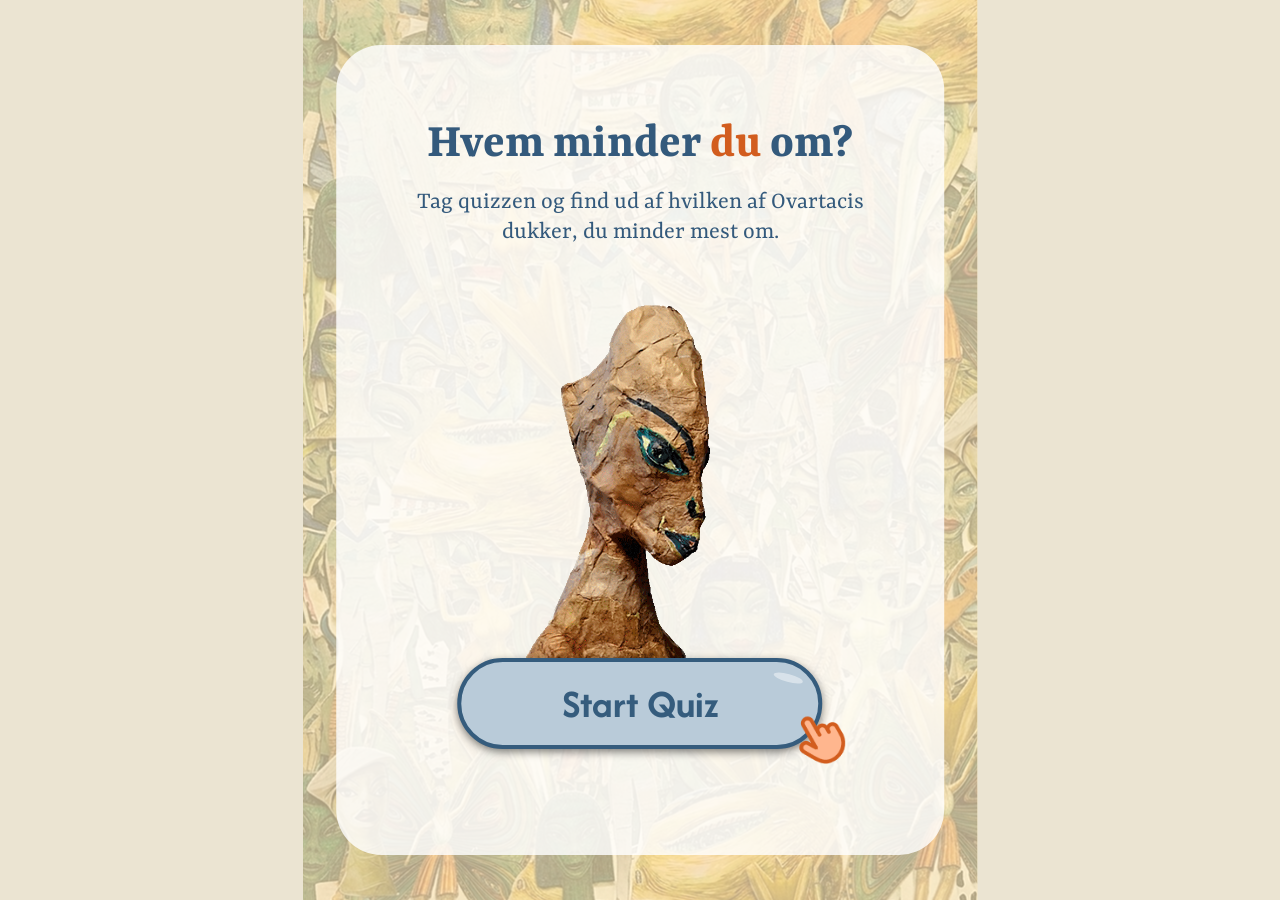
==== index.html @ fabd14e2 "Tilføjet engelsk startside, Ekstra i README + Telefon-input - Tilføjet accessibility med dansk og en" ====
<!doctype html>
<html lang="da">
  <head>
    <meta charset="UTF-8">
    <meta name="viewport" content="width=device-width, initial-scale=1.0">
    <title>Museum Ovartaci - Quiz</title>

    <link rel="preconnect" href="https://fonts.googleapis.com">
    <link rel="preconnect" href="https://fonts.gstatic.com" crossorigin>
    <link
      href="https://fonts.googleapis.com/css2?family=Gotu&family=Jua&family=Yrsa:ital,wght@0,300..700;1,300..700&display=swap"
      rel="stylesheet">

    <link rel="preconnect" href="https://fonts.googleapis.com">
    <link rel="preconnect" href="https://fonts.gstatic.com" crossorigin>
    <link
      href="https://fonts.googleapis.com/css2?family=Afacad:ital,wght@0,400..700;1,400..700&display=swap"
      rel="stylesheet">

    <link rel="stylesheet" href="css/style.css">
  </head>

  <body>
    <div class="container-ipad">
      <div class="hvid-boks">
        <div id="start-skaerm" class="skaerm-sektion aktiv">
          <h1>Hvem minder <span class="du">du</span> om?</h1>
          <div class="undertekst">
            <p>
              Tag quizzen og find ud af hvilken af Ovartacis dukker, du minder
              mest om.
            </p>
          </div>
          <img src="img/forside.gif" alt="forside gif" class="forside-gif">
          <button class="start-knap" id="start-quiz-btn">Start Quiz</button>
          <img src="img/haand.png" alt="haand" class="haand">
          <a href="engelsk.html">
          <img src="img/uk.svg" alt="United Kingdom flag" class="uk-flag-btn">
          </a>
        </div>

        <!--quiz skærm-->
        <div id="quiz-skaerm" class="skaerm-sektion">
          <div class="progress-container">
            <div id="progress-bar" class="progress-bar"></div>
          </div>

          <h2 id="spg-tekst">Spørgsmål</h2>

          <div id="svar-knap-container"></div>

          <!-- Tilbage-knap -->
          <a href="index.html" class="tilbage-knap">
            <span class="tilbage-pil"></span>
            <img src="img/tilbage.png" alt="tilbage" class="tilbage-forside">
            Tilbage til forsiden
          </a>
        </div>

        <!--loading skærm-->
        <div id="vente-side" class="skaerm-sektion">
          <div class="du-er"><p>Du er...</p></div>
          <img src="img/vente.gif" alt="vente gif" class="vente-gif">
        </div>

        <!--resultat skærm-->
        <div id="resultat-skaerm" class="skaerm-sektion">
          <p class="du-er-tekst">Du er...</p>
          <h2 id="dukke-navn">Dukkens navn</h2>

          <img
            class="dukke-baggrund"
            src="#"
            alt="baggrund på dukke bevæger sig"
            id="dukke-vinger">

          <div class="dukke">
            <img
              class="dukke-billede"
              src="#"
              alt="billede af dukke"
              id="dukke-billede">
          </div>

          <div class="hvorfor-box" id="hvorfor-knap">
            <span class="hvorfor-tekst">Hvorfor?</span>
            <img class="pil-videre" src="img/pil-videre.png" alt="pil videre">
          </div>

          <!--popup-kort med info om dukker-->
          <div id="popup-kort" class="popup-container skjult">
            <div class="popup-indhold">
              <span class="luk-popup" id="luk-popup-knap">&times;</span>

              <h2 id="popup-dukke-navn">Dukkens navn</h2>
              <p id="dukke-beskrivelse">Beskrivelse af dukke</p>

              <button id="tagBilledeKnap" class="tag-billede-knap">
                <img
                  src="img/kamera-ikon.svg"
                  alt="kamera"
                  class="kamera-ikon">
                Tag billede
              </button>
            </div>
          </div>

          <a href="index.html" class="tilbage-knap">
            <span class="tilbage-pil"></span>
            <img src="img/tilbage.png" alt="tilbage" class="tilbage-forside">
            Tilbage til forsiden
          </a>
        </div>
        <!-- Kamera-ramme -->
        <div id="kamera-skaerm" class="skaerm-sektion" style="display: none">
          <div class="kamera-ramme">
            <video id="kamera" autoplay playsinline></video>

            <canvas id="canvas"></canvas>

            <button id="kameraKnap" type="button" class="kamera-knap">
              <img src="img/kamera.png" alt="Tag billede">
            </button>
          </div>

          <!-- Resultat-visning — UDENFOR kamera-ramme! -->
          <div class="resultat-visning" id="resultatVisning">
            <div class="polaroid-wrapper">
              <img
                id="tagetBillede"
                class="taget-billede"
                alt="Dit billede"
                src="img/placeholder.png">

              <div class="polaroid-bund">
                <img
                  src="img/logo.png"
                  class="polaroid-logo"
                  alt="Museum Ovartaci logo">
          
              </div>
            </div>
            <div class="deling-sektion">
              <input
                type="tel"
                id="telefonInput"
                class="telefon-input"
                placeholder="Indtast telefonnummer...">
                
              <button id="delingKnap" type="button" class="deling-knap">
                <img src="img/del.png" alt="Del" class="deling-ikon">
              </button>
            </div>
          </div>

          <!-- Tilbage-knap -->
          <a href="index.html" class="tilbage-knap">
            <span class="tilbage-pil">&#8249;</span>
            Tilbage til forsiden
          </a>
        </div>
      </div>
    </div>
    <script src="js/script.js"></script>
  </body>
</html>
---- css/style.css ----
body {
  margin: 0;
  padding: 0;
  background-color: #ebe4d2; /* Beige baggrund udenfor iPad */
  overflow: hidden;
}

/* ================================================
    CONTAINER OG GENERELLE STYLING + TILPASNING TIL IPAD SKÆRM
   ================================================ */

/* Låser formatet til en iPad på højkant*/
.container-ipad {
  height: 100vh;
  max-height: 1024px; /* Må aldrig blive højere end en iPad */
  aspect-ratio: 3 / 4;
  margin: 0 auto; /* Centrerer kassen på computerskærmen */

  /* Baggrundsbillede */
  background-image: url("../img/baggrund.png");
  background-size: cover;
  background-position: center;

  padding: 40px;
  box-sizing: border-box;

  display: flex;
  flex-direction: column;
  align-items: center;
  justify-content: flex-start;
  position: relative;
  overflow: hidden;
}

/* Boksen med indholdet */
.hvid-boks {
  width: 90%;
  height: 90%;
  background-color: rgba(255, 255, 255, 0.81);
  border-radius: 45px;
  position: absolute;
  z-index: 1;
  top: 50%;
  left: 50%;
  transform: translate(-50%, -50%);
  box-sizing: border-box;
  overflow: hidden;
}

/* Container til de tre forskellige skærm-sektioner */
.skaerm-sektion {
  width: 100%;
  height: 100%;
  display: none;
  flex-direction: column;
  align-items: center;
  justify-content: flex-start;
  z-index: 5;
}

.skaerm-sektion.aktiv {
  display: flex;
}

/* ================================================
   FORSIDE
   ================================================ */

h1 {
  font-family: yrsa, sans-serif;
  font-size: 50px;
  color: #345a7c;
  z-index: 2;
  margin-top: 70px;
  text-align: center;
}

.du {
  color: #d25d1e; /* Den orange Ovartaci-farve */
}

.undertekst {
  font-family: yrsa, sans-serif;
  font-size: 25px;
  color: #345a7c;
  z-index: 2;
  margin-top: -47px;
  text-align: center;
  padding: 0 60px;
}

/* Forside styling */
.forside-gif {
  width: 80%;
  max-width: 700px;
  height: auto;
  z-index: 3;
}

.start-knap {
  position: relative;
  z-index: 4;
  top: -20px;
  padding: 15px 100px;
  font-size: 40px;
  font-family: Afacad, sans-serif;
  font-weight: bold;
  cursor: pointer;
  outline: none;
  background-color: #b9cbd9;
  color: #355c7d;
  border: 4px solid #355c7d;
  border-radius: 50px;
  box-shadow: 0 3px 8px rgba(0, 0, 0, 0.5);
}

/* Det hvide highlight i højre hjørne af knappen */
.start-knap::after {
  content: "";
  position: absolute;
  top: 12px;
  right: 15px;
  width: 30px;
  height: 8px;
  background-color: rgba(255, 255, 255, 0.9);
  border-radius: 100%;
  transform: rotate(15deg);
  opacity: 0.5;
}

.haand {
  width: 10%;
  max-width: 700px;
  height: auto;
  z-index: 5;
  position: relative;
  left: 180px;
  margin-top: -60px;
  animation: haand-puls 1.4s ease-in-out infinite;
}

@keyframes haand-puls {
  0%,
  100% {
    transform: scale(1);
  }
  50% {
    transform: scale(1.25);
  }
}

/* ================================================
   SPØRGSMÅL OG SVAR-KNAPPER
   ================================================ */

#spg-tekst {
  font-family: yrsa, sans-serif;
  font-size: 36px;
  color: #345a7c;
  margin-top: 60px;
  text-align: center;
  height: 70px;
}

.quiz-svarknap {
  position: relative;
  z-index: 4;
  top: -80px;
  padding: 20px 40px;
  font-size: 22px;
  font-family: Afacad, sans-serif;
  cursor: pointer;
  outline: none;
  background-color: #b9cbd9;
  color: #355c7d;
  border: 4px solid #355c7d;
  border-radius: 999px;
  box-shadow: 0 3px 8px rgba(0, 0, 0, 0.5);
  max-width: 650px;
  margin: 10px auto;
  width: 75%;
  height: 75px; /* alle knapper bliver lige høje */
  display: flex;
  align-items: center; /* centrerer lodret */
  justify-content: center; /* centrerer vandret */
  text-align: center;
  line-height: 1.3;
  flex-shrink: 0;
}

/* Container for svar-knapper */
#svar-knap-container {
  display: flex;
  flex-direction: column;
  align-items: center;
  justify-content: center;
  width: 100%;
  flex: 1;
}

/* Det hvide highlight i højre hjørne af knappen */
.quiz-svarknap::after {
  content: "";
  position: absolute;
  top: 10px;
  right: 10px;
  width: 30px;
  height: 8px;
  background-color: rgba(255, 255, 255, 0.9);
  border-radius: 100%;
  transform: rotate(20deg);
  opacity: 0.5;
}

/* ================================================
   TILBAGE-KNAP OG PROGRESS BAR
   ================================================ */

/* Tilbage-knap */
.tilbage-knap {
  position: absolute;
  bottom: 25px;
  left: 50%;
  transform: translateX(-50%);
  background: #e9a3a0;
  border: 4px solid #c65753;
  color: #345a7c;
  text-decoration: none;
  padding: 2px 35px;
  border-radius: 25px;
  font-family: yrsa, serif;
  font-size: 18px;
  display: flex;
  align-items: center;
  gap: 10px;
  box-shadow: 0 3px 8px rgba(0, 0, 0, 0.5);
  z-index: 15;
}

.tilbage-pil {
  font-size: 22px;
  font-weight: bold;
}

.tilbage-knap::after {
  content: "";
  position: absolute;
  top: 8px;
  right: 6px;
  width: 14px;
  height: 5px;
  background-color: rgba(255, 255, 255, 0.9);
  border-radius: 100%;
  transform: rotate(30deg);
  opacity: 0.5;
}

.tilbage-forside {
  width: 8px;
  height: auto;
  margin-left: -30px;
}

.progress-container {
  width: 70%;
  height: 12px;
  background-color: #d88f00;
  border-radius: 10px;
  margin: 30px auto 0 auto;
}

.progress-bar {
  height: 100%;
  background-color: #d25d1e;
  border-radius: 10px;
  transition: width 0.3s ease;
}

/* ================================================
    VENTE-SKÆRM
   ================================================ */

.du-er {
  font-family: yrsa, sans-serif;
  font-size: 44px;
  color: #345a7c;
  text-align: center;
  margin: 0;
  margin-top: 60px;
}

.vente-gif {
  width: 100%;
  max-width: 700px;
  height: auto;
  z-index: 3;
}

/* ================================================
   RESULTAT-SKÆRM
   ================================================ */

.du-er-tekst {
  font-family: yrsa, sans-serif;
  font-size: 44px;
  color: #345a7c;
  text-align: center;
  margin: 0;
  margin-top: 60px;
}

#dukke-navn {
  font-family: yrsa, sans-serif;
  font-size: 55px;
  color: #345a7c;
  text-align: center;
  z-index: 3;
  margin-top: -20px;
}

.dukke {
  position: relative;
  width: 100%;
  flex: 1;
  display: flex;
  align-items: flex-end;
  justify-content: center;
  margin-bottom: 110px;
}

.lulu-baggrund {
  position: absolute;
  width: 80%;
  height: auto;
  top: 25%;
  left: 10%;
  z-index: 3;
}

.sinhu-baggrund {
  position: absolute;
  width: 100%;
  height: auto;
  top: 25%;
  left: 0;
  z-index: 4;
}

.pupparpasta-baggrund {
  position: absolute;
  width: 50%;
  height: auto;
  top: 30%;
  left: 45%;
  z-index: 4;
}

.verda-baggrund {
  position: absolute;
  width: 100%;
  height: auto;
  top: 10%;
  left: 0;
  z-index: 4;
}

.dragen-baggrund {
  position: absolute;
  width: 100%;
  height: auto;
  top: 30%;
  left: 40%;
  z-index: 4;
  transform: translateY(-30px);
}

.hvorfor-box {
  width: calc(100% + 90px);
  margin-left: -40px;
  margin-right: -40px;
  background-color: #c1cdda;
  padding: 20px 10px;
  z-index: 6;
  bottom: 110px;
  position: absolute;
  display: flex;
  flex-direction: row;
  align-items: center;
  justify-content: center;
  gap: 20px;
  cursor: pointer;
}

.hvorfor-box:hover {
  background-color: #b0bdc7;
}

.hvorfor-tekst {
  font-family: yrsa, sans-serif;
  font-size: 50px;
  color: #345a7c;
  margin: 0;
}

.pil-videre {
  width: 50px;
  height: auto;
}

/* ================================================
   DUKKE-BILLEDE INDIVIDUAL STYLING
   ================================================ */

.lulu-billede {
  width: 50%;
  top: 100px;
  height: auto;
  z-index: 4;
  transform: translateY(-80px);
}

.sinhu-billede {
  width: 40%;
  height: auto;
  z-index: 4;
}

.pupparpasta-billede {
  width: 35%;
  height: auto;
  z-index: 4;
  transform: translateY(-25px);
}

.verda-billede {
  width: 50%;
  height: auto;
  z-index: 4;
  transform: translateY(-20px);
}

.dragen-billede {
  width: 55%;
  height: auto;
  z-index: 4;
  transform: translateY(-20px);
}

.skjult {
  display: none;
}

/* ================================================
   POP-UP CARDS
   ================================================ */

/* Containeren starter som skjult */
.popup-container {
  position: absolute;
  top: 0;
  left: 0;
  width: 100%;
  height: 100%;
  background-color: rgba(0, 0, 0, 0.3); /*Gør baggrunden lidt mørkere*/
  display: none;
  justify-content: center;
  align-items: center;
  z-index: 9;
}

/* Pop-up indhold */
.popup-indhold {
  background-color: #c1cdda;
  width: 85%;
  max-width: 500px;
  padding: 40px 30px;
  border-radius: 40px;
  text-align: center;
  position: relative;
  box-shadow: 0 10px 30px rgba(0, 0, 0, 0.2);
  display: flex;
  flex-direction: column;
  align-items: center;
}

/* Luk-kryds for at lukke pop-up */
.luk-popup {
  position: absolute;
  top: 25px;
  right: 30px;
  font-size: 30px;
  cursor: pointer;
  color: #345a7c;
  font-family: Arial, sans-serif;
  line-height: 1;
  z-index: 10;
}

/* Navn på dukke */
#popup-dukke-navn {
  font-family: yrsa, sans-serif;
  font-size: 55px;
  color: #345a7c;
  margin: 10px 0 20px 0;
}

/* Beskrivelsesteksten */
#dukke-beskrivelse {
  font-family: yrsa, sans-serif;
  font-size: 24px;
  color: #345a7c;
  line-height: 1.4;
  margin: 0 0 30px 0;
}

/* Tag billede-knappen i bunden af kortet */
.tag-billede-knap {
  background-color: #3e6382;
  color: white;
  border: 3px solid #294861;
  padding: 10px 40px;
  font-family: "Afacad", sans-serif;
  font-size: 24px;
  border-radius: 999px;
  cursor: pointer;
  display: inline-flex;
  align-items: center;
  justify-content: center;
  gap: 12px;
  box-shadow: inset 0 -4px 0 rgba(0, 0, 0, 0.2);
  position: relative;
}

/* Den hvide glans detalje på knappen */
.tag-billede-knap::after {
  content: "";
  position: absolute;
  top: 6px;
  right: 10px;
  width: 25px;
  height: 6px;
  background-color: rgba(255, 255, 255, 0.6);
  border-radius: 100%;
  transform: rotate(15deg);
  opacity: 0.5;
}

/* ================================================
   KAMERA-SKÆRM
   ================================================ */

.kamera-ramme {
  width: 80%;
  height: 85%;
  background: transparent;
  border: 3px solid #345a7c;
  border-radius: 20px;
  overflow: hidden;
  position: relative;
  margin-top: 30px;
  margin-left: 50px;
}

.kamera-ramme video,
.kamera-ramme canvas {
  width: 100%;
  height: 100%;
  object-fit: cover;
  display: block;
}

.kamera-knap {
  position: absolute;
  bottom: 15px;
  left: 50%;
  transform: translateX(-50%);
  width: 85px;
  height: 55px;
  background: #8fa4b8;
  border: 4px solid #345a7c;
  border-radius: 40px;
  display: flex;
  align-items: center;
  justify-content: center;
  box-shadow: 0 3px 6px rgba(0, 0, 0, 0.2);
  z-index: 2;
  cursor: pointer;
}

.kamera-ramme video {
  transform: scaleX(-1);
}

.kamera-ramme canvas {
  display: none; /* Skjult indtil billedet tages */
}

.kamera-knap img {
  width: 30px;
  height: 29px;
}

.kamera-knap::after {
  content: "";
  position: absolute;
  top: 8px;
  right: 6px;
  width: 14px;
  height: 5px;
  background-color: rgba(255, 255, 255, 0.9);
  border-radius: 100%;
  transform: rotate(30deg);
  opacity: 0.5;
}

/* ── Resultat-visning ── */
.resultat-visning {
  display: none; /* Skjult indtil billede er taget */
  flex-direction: column;
  align-items: center;
  justify-content: center;
  width: 100%;
  height: 100%;
  gap: 70px;
}

/* Polaroid-kort */
.polaroid-wrapper {
  background: #fff;
  padding: 14px 14px 0 14px;
  border-radius: 4px;
  box-shadow: 4px 6px 18px rgba(0, 0, 0, 0.35);
  transform: rotate(-5deg);
  width: 62%;
  max-width: 280px;
  margin-top: -50px;
}

.taget-billede {
  width: 100%;
  aspect-ratio: 3 / 4;
  object-fit: cover;
  display: block;
  border-radius: 2px;
}

.polaroid-bund {
  padding: 10px 6px 12px;
  text-align: center;
}

.polaroid-logo {
  width: 30%;
  height: auto;
  object-fit: contain;
  display: block;
  margin: 0 auto;
}

/* Deling-sektion */
.deling-sektion {
  display: flex;
  align-items: center;
  justify-content: center;
  gap: 10px;
  width: 75%;
  margin: 0 auto;
  position: relative;
  flex-wrap: nowrap;
  margin-top: -35px;
}

.telefon-input {
  flex: 1;
  min-width: 0;
  height: 55px;
  padding: 0 18px;
  border: 4px solid #345a7c;
  border-radius: 30px;
  box-sizing: border-box;
  background: #91a6b9;
  font-family: Yrsa, serif;
  font-size: 20px;
  color: #345a7c;
  outline: none;
  box-shadow: 0 3px 8px rgba(0, 0, 0, 0.5);
}

.telefon-input::placeholder {
  color: #fff;
  font-family: Yrsa, sans-serif;
}

.deling-knap {
  width: 85px;
  height: 55px;
  background: #8fa4b8;
  border: 4px solid #345a7c;
  border-radius: 40px;
  display: flex;
  align-items: center;
  justify-content: center;
  box-shadow: 0 3px 8px rgba(0, 0, 0, 0.5);
  z-index: 2; /* Sørger for at knappen er ovenpå videoen/canvaset */
  cursor: pointer;
}

.deling-knap .deling-ikon {
  width: 24px;
  height: 24px;
  object-fit: contain;
  display: block;
}

.deling-knap::after {
  content: "";
  position: absolute;
  top: 10px;
  right: 13px;
  width: 14px;
  height: 5px;
  background-color: rgba(255, 255, 255, 0.9);
  border-radius: 100%;
  transform: rotate(30deg);
  z-index: 6;
  opacity: 0.5;
}
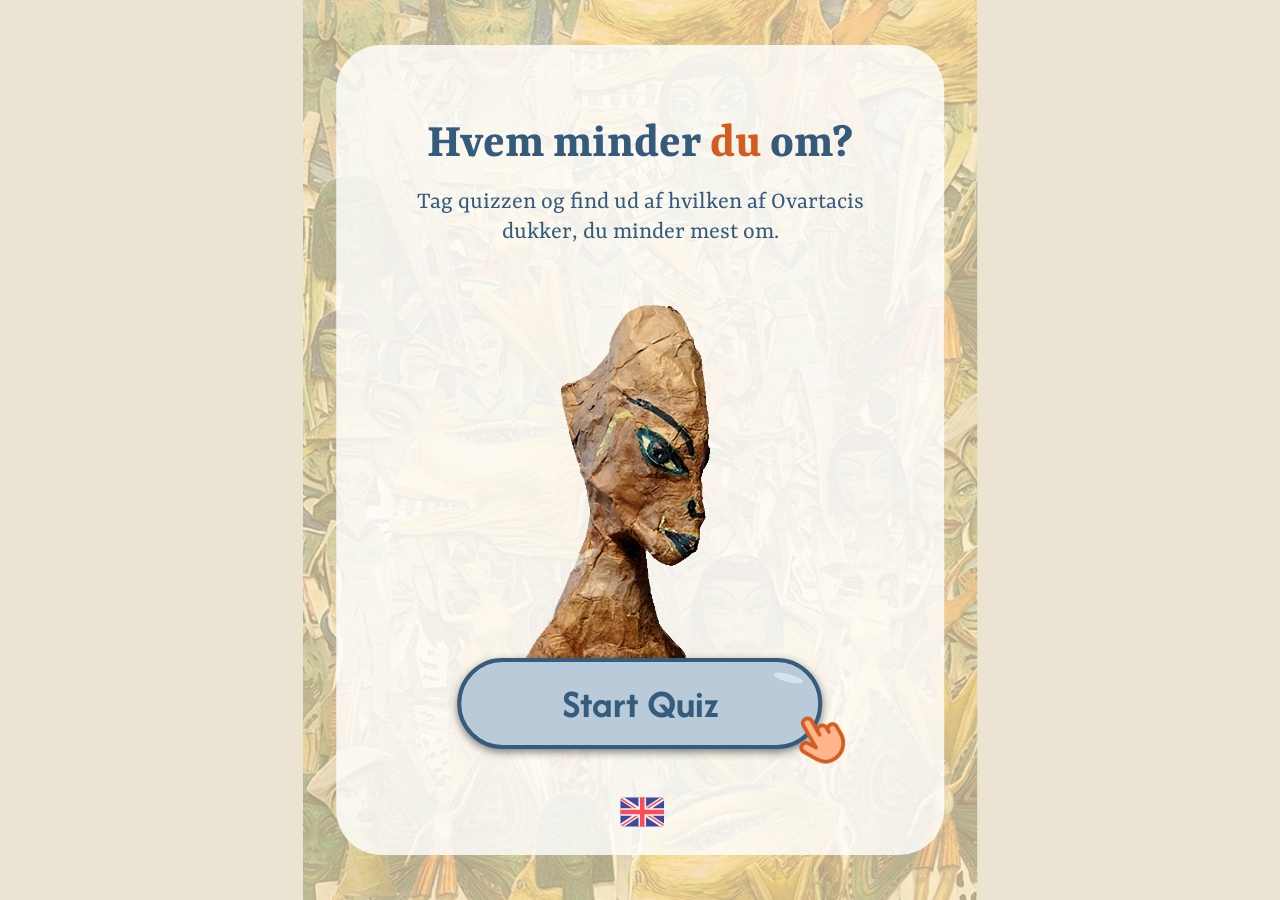
==== commit 2836b5f7: "nedtælling når billede tages" ====
--- a/index.html
+++ b/index.html
@@ -118,6 +118,8 @@
 
             <canvas id="canvas"></canvas>
 
+            <div id="nedtaelling-display" class="nedtaelling-tekst"></div>
+
             <button id="kameraKnap" type="button" class="kamera-knap">
               <img src="img/kamera.png" alt="Tag billede">
             </button>
--- a/css/style.css
+++ b/css/style.css
@@ -147,6 +147,17 @@
   50% {
     transform: scale(1.25);
   }
+}
+
+.uk-flag-btn {
+    position: absolute;
+    width: 44px;
+    top: 92%;
+    right: 46%;
+    background: none;
+    border: none;
+    cursor: pointer;
+    z-index: 6;
 }
 
 /* ================================================
@@ -725,3 +736,16 @@
   z-index: 6;
   opacity: 0.5;
 }
+
+.nedtaelling-tekst {
+  display: none;
+  position: absolute;
+  top: 50%;
+  left: 50%;
+  transform: translate(-50%, -50%);
+  font-size: 200px;
+  font-family: "Jua", sans-serif;
+  color: #ffffff;
+  text-shadow: 0 4px 15px rgba(0, 0, 0, 0.6);
+  z-index: 10;
+}
